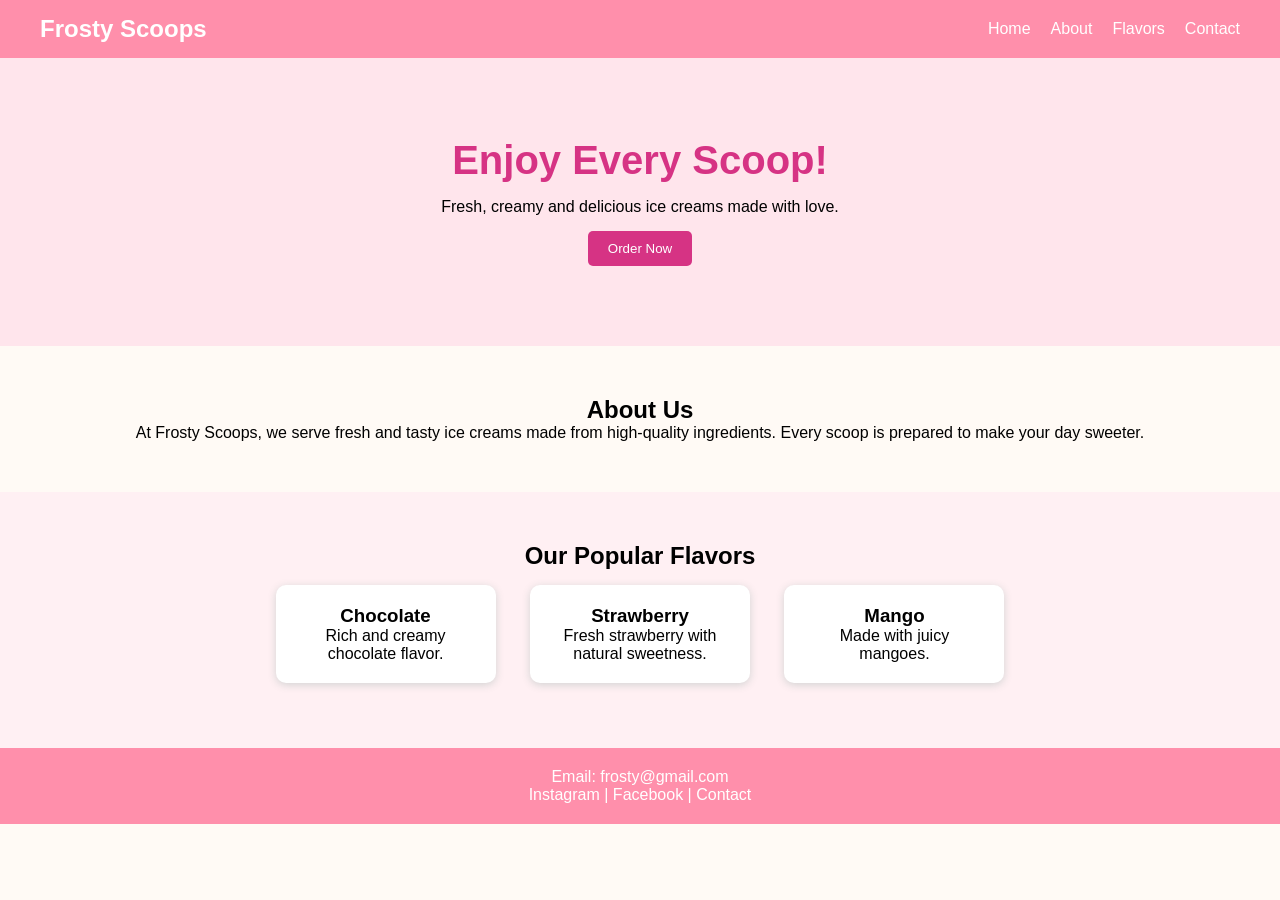
==== WebDev-L1-Task1-LandingPage/index.html @ 19d9f29f "Organized Task 1 folder" ====
<!DOCTYPE html>
<html>
<head>
    <title>Frosty Scoops</title>
    <link rel="stylesheet" href="style.css">
</head>

<body>

<nav>
    <h2> Frosty Scoops</h2>

    <ul>
        <li><a href="#">Home</a></li>
        <li><a href="#">About</a></li>
        <li><a href="#">Flavors</a></li>
        <li><a href="#">Contact</a></li>
    </ul>
</nav>

<section class="hero">
    <h1>Enjoy Every Scoop!</h1>

    <p>Fresh, creamy and delicious ice creams made with love.</p>

    <button>Order Now</button>
</section>

<section class="about">
    <h2>About Us</h2>

    <p>
        At Frosty Scoops, we serve fresh and tasty ice creams made from
        high-quality ingredients. Every scoop is prepared to make your day sweeter.
    </p>
</section>

<section class="flavors">
    <h2>Our Popular Flavors</h2>

    <div class="box">
        <h3> Chocolate</h3>
        <p>Rich and creamy chocolate flavor.</p>
    </div>

    <div class="box">
        <h3> Strawberry</h3>
        <p>Fresh strawberry with natural sweetness.</p>
    </div>

    <div class="box">
        <h3> Mango</h3>
        <p>Made with juicy mangoes.</p>
    </div>
</section>

<footer>
    <p>Email: frosty@gmail.com</p>
    <p>Instagram | Facebook | Contact</p>
---- WebDev-L1-Task1-LandingPage/style.css ----
*{
    margin:0;
    padding:0;
    box-sizing:border-box;
}

body{
    font-family:Arial, sans-serif;
    background:#fffaf5;
}

nav{
    background:#ff8fab;
    color:white;
    display:flex;
    justify-content:space-between;
    align-items:center;
    padding:15px 40px;
    position:sticky;
    top:0;
}

nav ul{
    display:flex;
    list-style:none;
}

nav ul li{
    margin-left:20px;
}

nav ul li a{
    color:white;
    text-decoration:none;
}

.hero{
    text-align:center;
    padding:80px 20px;
    background:#ffe5ec;
}

.hero h1{
    font-size:40px;
    color:#d63384;
}

.hero p{
    margin:15px 0;
}

button{
    padding:10px 20px;
    background:#d63384;
    color:white;
    border:none;
    border-radius:5px;
    cursor:pointer;
}

.about{
    text-align:center;
    padding:50px 20px;
}

.flavors{
    text-align:center;
    padding:50px 20px;
    background:#fff0f3;
}

.box{
    display:inline-block;
    width:220px;
    margin:15px;
    padding:20px;
    background:white;
    border-radius:10px;
    box-shadow:0 2px 8px lightgray;
}

footer{
    background:#ff8fab;
    color:white;
    text-align:center;
    padding:20px;
}

@media(max-width:768px){

nav{
    flex-direction:column;
}

nav ul{
    flex-direction:column;
    text-align:center;
    margin-top:10px;
}

nav ul li{
    margin:10px 0;
}

.box{
    width:90%;
}
}
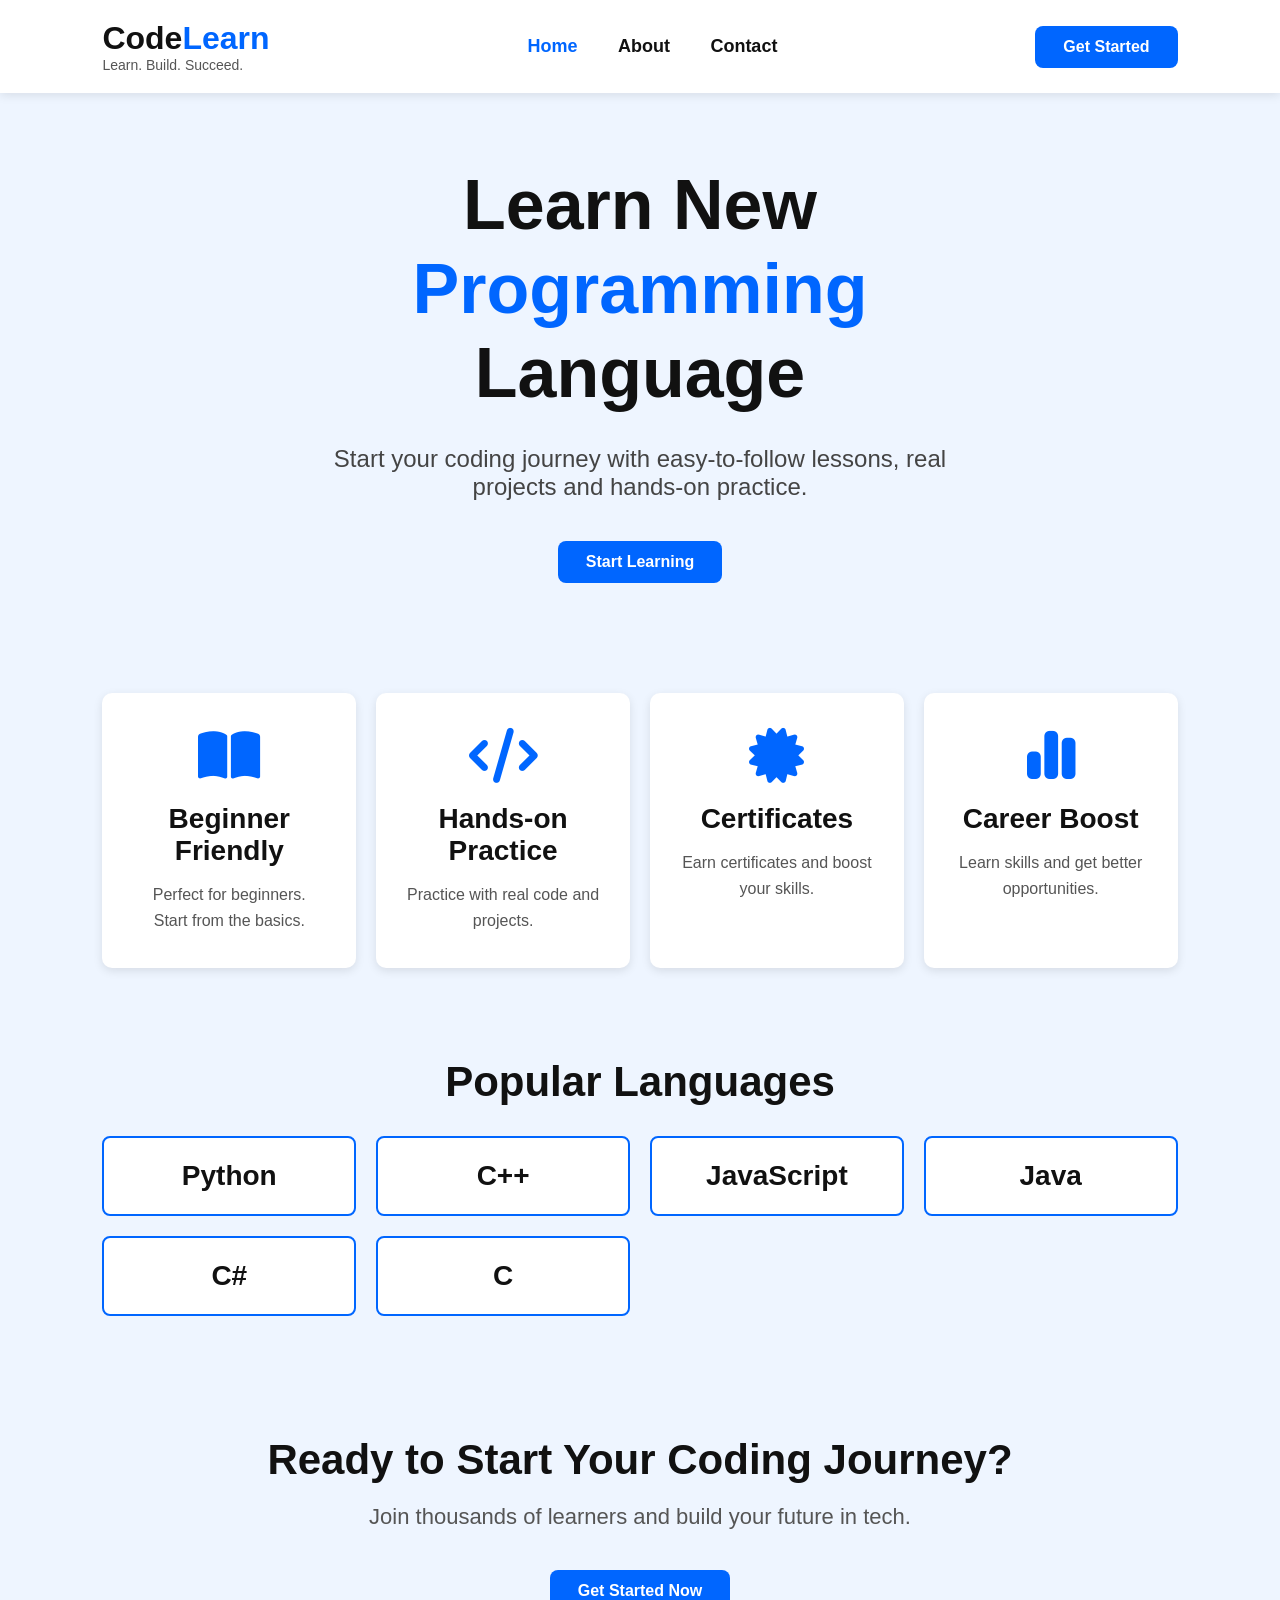
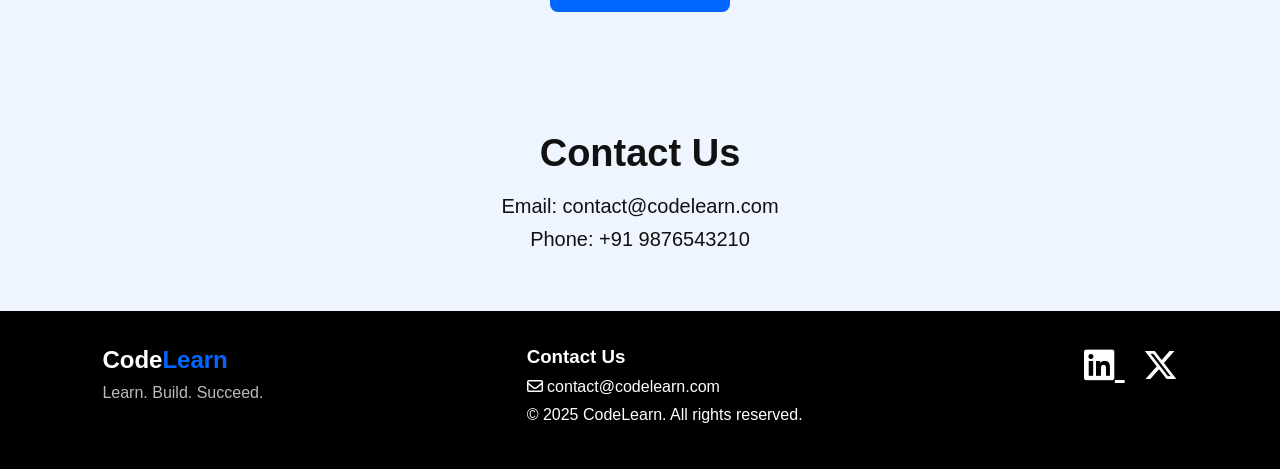
==== commit 6ec12152: "Completed Task1 Landing Page" ====
--- a/WebDev-L1-Task1-LandingPage/index.html
+++ b/WebDev-L1-Task1-LandingPage/index.html
@@ -1,59 +1,208 @@
 <!DOCTYPE html>
-<html>
+<html lang="en">
 <head>
-    <title>Frosty Scoops</title>
+    <meta charset="UTF-8">
+    <meta name="viewport" content="width=device-width, initial-scale=1.0">
+    <title>CodeLearn</title>
+
     <link rel="stylesheet" href="style.css">
+
+    <!-- Icons -->
+    <link rel="stylesheet"
+    href="https://cdnjs.cloudflare.com/ajax/libs/font-awesome/6.5.2/css/all.min.css">
 </head>
 
 <body>
 
-<nav>
-    <h2> Frosty Scoops</h2>
-
-    <ul>
-        <li><a href="#">Home</a></li>
-        <li><a href="#">About</a></li>
-        <li><a href="#">Flavors</a></li>
-        <li><a href="#">Contact</a></li>
-    </ul>
-</nav>
-
-<section class="hero">
-    <h1>Enjoy Every Scoop!</h1>
-
-    <p>Fresh, creamy and delicious ice creams made with love.</p>
-
-    <button>Order Now</button>
-</section>
-
-<section class="about">
-    <h2>About Us</h2>
+<!-- ===== Navbar ===== -->
+
+<header>
+    <div class="logo">
+        <h2>Code<span>Learn</span></h2>
+        <p>Learn. Build. Succeed.</p>
+    </div>
+
+    <nav>
+        <a href="#home" class="active">Home</a>
+        <a href="#about">About</a>
+        <a href="#contact">Contact</a>
+    </nav>
+
+    <a href="#" class="btn">Get Started</a>
+</header>
+
+<!-- ===== Hero Section ===== -->
+
+<section id="home" class="hero">
+
+    <h1>
+        Learn New <br>
+        <span>Programming</span><br>
+        Language
+    </h1>
 
     <p>
-        At Frosty Scoops, we serve fresh and tasty ice creams made from
-        high-quality ingredients. Every scoop is prepared to make your day sweeter.
+        Start your coding journey with easy-to-follow lessons,
+        real projects and hands-on practice.
     </p>
-</section>
-
-<section class="flavors">
-    <h2>Our Popular Flavors</h2>
-
-    <div class="box">
-        <h3> Chocolate</h3>
-        <p>Rich and creamy chocolate flavor.</p>
-    </div>
-
-    <div class="box">
-        <h3> Strawberry</h3>
-        <p>Fresh strawberry with natural sweetness.</p>
-    </div>
-
-    <div class="box">
-        <h3> Mango</h3>
-        <p>Made with juicy mangoes.</p>
-    </div>
-</section>
+
+    <a href="#" class="hero-btn">
+        Start Learning
+    </a>
+
+</section>
+
+<!-- ===== About ===== -->
+
+<section id="about">
+
+<div class="cards">
+
+<div class="card">
+<i class="fa-solid fa-book-open"></i>
+
+<h3>Beginner Friendly</h3>
+
+<p>
+Perfect for beginners.<br>
+Start from the basics.
+</p>
+
+</div>
+
+<div class="card">
+
+<i class="fa-solid fa-code"></i>
+
+<h3>Hands-on Practice</h3>
+
+<p>
+Practice with real code
+and projects.
+</p>
+
+</div>
+
+<div class="card">
+
+<i class="fa-solid fa-certificate"></i>
+
+<h3>Certificates</h3>
+
+<p>
+Earn certificates and
+boost your skills.
+</p>
+
+</div>
+
+<div class="card">
+
+<i class="fa-solid fa-chart-simple"></i>
+
+<h3>Career Boost</h3>
+
+<p>
+Learn skills and get
+better opportunities.
+</p>
+
+</div>
+
+</div>
+
+</section>
+
+<!-- ===== Popular Languages ===== -->
+
+<section class="languages">
+
+<h2>Popular Languages</h2>
+
+<div class="language-box">
+
+<div>Python</div>
+
+<div>C++</div>
+
+<div>JavaScript</div>
+
+<div>Java</div>
+
+<div>C#</div>
+
+<div>C</div>
+
+</div>
+
+</section>
+<!-- ===== Ready To Start ===== -->
+
+<section class="ready">
+
+    <h2>Ready to Start Your Coding Journey?</h2>
+
+    <p>
+        Join thousands of learners and
+        build your future in tech.
+    </p>
+
+    <a href="#" class="hero-btn">
+        Get Started Now
+    </a>
+
+</section>
+
+<!-- ===== Contact ===== -->
+
+<section id="contact" class="contact">
+
+    <h2>Contact Us</h2>
+
+    <p>Email: contact@codelearn.com</p>
+
+    <p>Phone: +91 9876543210</p>
+
+</section>
+
+<!-- ===== Footer ===== -->
 
 <footer>
-    <p>Email: frosty@gmail.com</p>
-    <p>Instagram | Facebook | Contact</p>+
+    <div class="footer-logo">
+
+        <h2>Code<span>Learn</span></h2>
+
+        <p>Learn. Build. Succeed.</p>
+
+    </div>
+
+    <div class="footer-contact">
+
+        <h3>Contact Us</h3>
+
+        <p>
+            <i class="fa-regular fa-envelope"></i>
+            contact@codelearn.com
+        </p>
+
+        <p>© 2025 CodeLearn. All rights reserved.</p>
+
+    </div>
+
+    <div class="social">
+
+        <a href="https://www.linkedin.com" target="_blank">
+            <i class="fa-brands fa-linkedin"></i>
+        </a>
+
+        <a href="https://twitter.com" target="_blank">
+            <i class="fa-brands fa-x-twitter"></i>
+        </a>
+
+    </div>
+
+</footer>
+
+</body>
+</html>
--- a/WebDev-L1-Task1-LandingPage/style.css
+++ b/WebDev-L1-Task1-LandingPage/style.css
@@ -2,107 +2,263 @@
     margin:0;
     padding:0;
     box-sizing:border-box;
+    font-family:Arial, sans-serif;
 }
 
 body{
-    font-family:Arial, sans-serif;
-    background:#fffaf5;
-}
-
-nav{
-    background:#ff8fab;
-    color:white;
+    background:#eef5ff;
+    color:#111;
+}
+
+/* Header */
+
+header{
     display:flex;
     justify-content:space-between;
     align-items:center;
-    padding:15px 40px;
+    padding:20px 8%;
+    background:#fff;
+    box-shadow:0 2px 10px rgba(0,0,0,0.1);
     position:sticky;
     top:0;
 }
 
-nav ul{
+.logo h2{
+    font-size:32px;
+}
+
+.logo span{
+    color:#0066ff;
+}
+
+.logo p{
+    font-size:14px;
+    color:#555;
+}
+
+nav a{
+    text-decoration:none;
+    color:#111;
+    margin:0 18px;
+    font-size:18px;
+    font-weight:bold;
+    transition:.3s;
+}
+
+nav a:hover,
+nav .active{
+    color:#0066ff;
+}
+
+.btn,
+.hero-btn{
+    background:#0066ff;
+    color:#fff;
+    text-decoration:none;
+    padding:12px 28px;
+    border-radius:8px;
+    font-weight:bold;
+    display:inline-block;
+    transition:.3s;
+}
+
+.btn:hover,
+.hero-btn:hover{
+    background:#004dcc;
+}
+
+/* Hero */
+
+.hero{
+    text-align:center;
+    padding:70px 20px;
+}
+
+.hero h1{
+    font-size:70px;
+    line-height:1.2;
+}
+
+.hero h1 span{
+    color:#0066ff;
+}
+
+.hero p{
+    margin:30px auto;
+    max-width:700px;
+    font-size:24px;
+    color:#444;
+}
+
+.hero-btn{
+    margin-top:10px;
+}
+
+/* Cards */
+
+.cards{
+    display:grid;
+    grid-template-columns:repeat(auto-fit,minmax(220px,1fr));
+    gap:20px;
+    padding:40px 8%;
+}
+
+.card{
+    background:#fff;
+    text-align:center;
+    padding:35px 20px;
+    border-radius:10px;
+    box-shadow:0 3px 10px rgba(0,0,0,.1);
+    transition:.3s;
+}
+
+.card:hover{
+    transform:translateY(-8px);
+}
+
+.card i{
+    font-size:55px;
+    color:#0066ff;
+    margin-bottom:20px;
+}
+
+.card h3{
+    margin-bottom:15px;
+    font-size:28px;
+}
+
+.card p{
+    color:#555;
+    line-height:1.6;
+}
+
+/* Languages */
+
+.languages{
+    padding:50px 8%;
+    text-align:center;
+}
+
+.languages h2{
+    font-size:42px;
+    margin-bottom:30px;
+}
+
+.language-box{
+    display:grid;
+    grid-template-columns:repeat(auto-fit,minmax(220px,1fr));
+    gap:20px;
+}
+
+.language-box div{
+    background:#fff;
+    padding:22px;
+    border:2px solid #0066ff;
+    border-radius:8px;
+    font-size:28px;
+    font-weight:bold;
+    transition:.3s;
+}
+
+.language-box div:hover{
+    background:#0066ff;
+    color:#fff;
+}
+
+/* Ready */
+
+.ready{
+    text-align:center;
+    padding:70px 20px;
+}
+
+.ready h2{
+    font-size:42px;
+}
+
+.ready p{
+    font-size:22px;
+    color:#555;
+    margin:20px 0 30px;
+}
+
+/* Contact */
+
+.contact{
+    text-align:center;
+    padding:50px 20px;
+}
+
+.contact h2{
+    font-size:38px;
+    margin-bottom:20px;
+}
+
+.contact p{
+    font-size:20px;
+    margin:10px;
+}
+
+/* Footer */
+
+footer{
+    background:#000;
+    color:#fff;
     display:flex;
-    list-style:none;
-}
-
-nav ul li{
-    margin-left:20px;
-}
-
-nav ul li a{
-    color:white;
-    text-decoration:none;
-}
-
-.hero{
-    text-align:center;
-    padding:80px 20px;
-    background:#ffe5ec;
+    justify-content:space-between;
+    flex-wrap:wrap;
+    padding:35px 8%;
+}
+
+.footer-logo span{
+    color:#0066ff;
+}
+
+.footer-logo p{
+    color:#bbb;
+    margin-top:10px;
+}
+
+.footer-contact h3{
+    margin-bottom:10px;
+}
+
+.footer-contact p{
+    margin:10px 0;
+}
+
+.social a{
+    color:#fff;
+    font-size:35px;
+    margin-left:18px;
+    transition:.3s;
+}
+
+.social a:hover{
+    color:#0066ff;
+}
+
+/* Responsive */
+
+@media(max-width:768px){
+
+header{
+    flex-direction:column;
+    gap:15px;
 }
 
 .hero h1{
-    font-size:40px;
-    color:#d63384;
+    font-size:45px;
 }
 
 .hero p{
-    margin:15px 0;
-}
-
-button{
-    padding:10px 20px;
-    background:#d63384;
-    color:white;
-    border:none;
-    border-radius:5px;
-    cursor:pointer;
-}
-
-.about{
-    text-align:center;
-    padding:50px 20px;
-}
-
-.flavors{
-    text-align:center;
-    padding:50px 20px;
-    background:#fff0f3;
-}
-
-.box{
-    display:inline-block;
-    width:220px;
-    margin:15px;
-    padding:20px;
-    background:white;
-    border-radius:10px;
-    box-shadow:0 2px 8px lightgray;
-}
-
-footer{
-    background:#ff8fab;
-    color:white;
-    text-align:center;
-    padding:20px;
-}
-
-@media(max-width:768px){
-
-nav{
-    flex-direction:column;
-}
-
-nav ul{
-    flex-direction:column;
-    text-align:center;
-    margin-top:10px;
-}
-
-nav ul li{
-    margin:10px 0;
-}
-
-.box{
-    width:90%;
-}
+    font-size:18px;
+}
+
+.languages h2,
+.ready h2,
+.contact h2{
+    font-size:32px;
+}
+
 }
